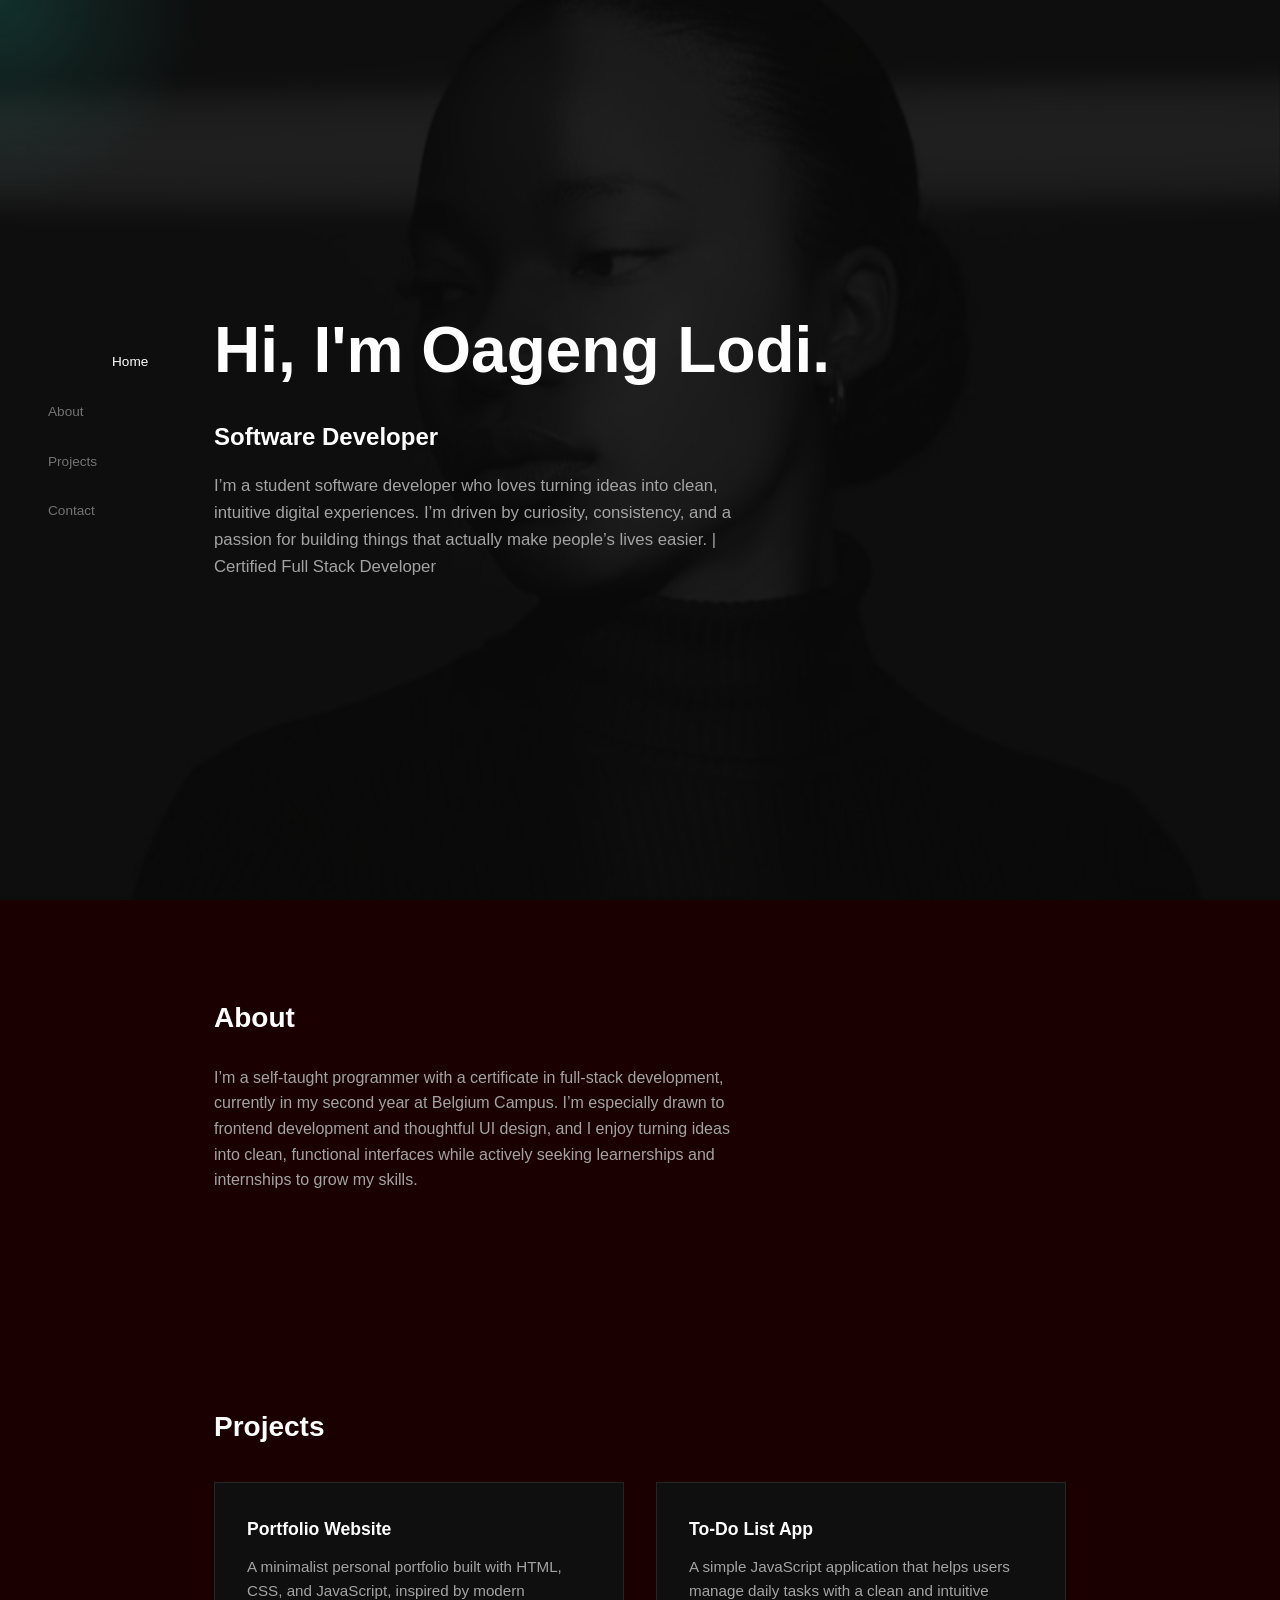
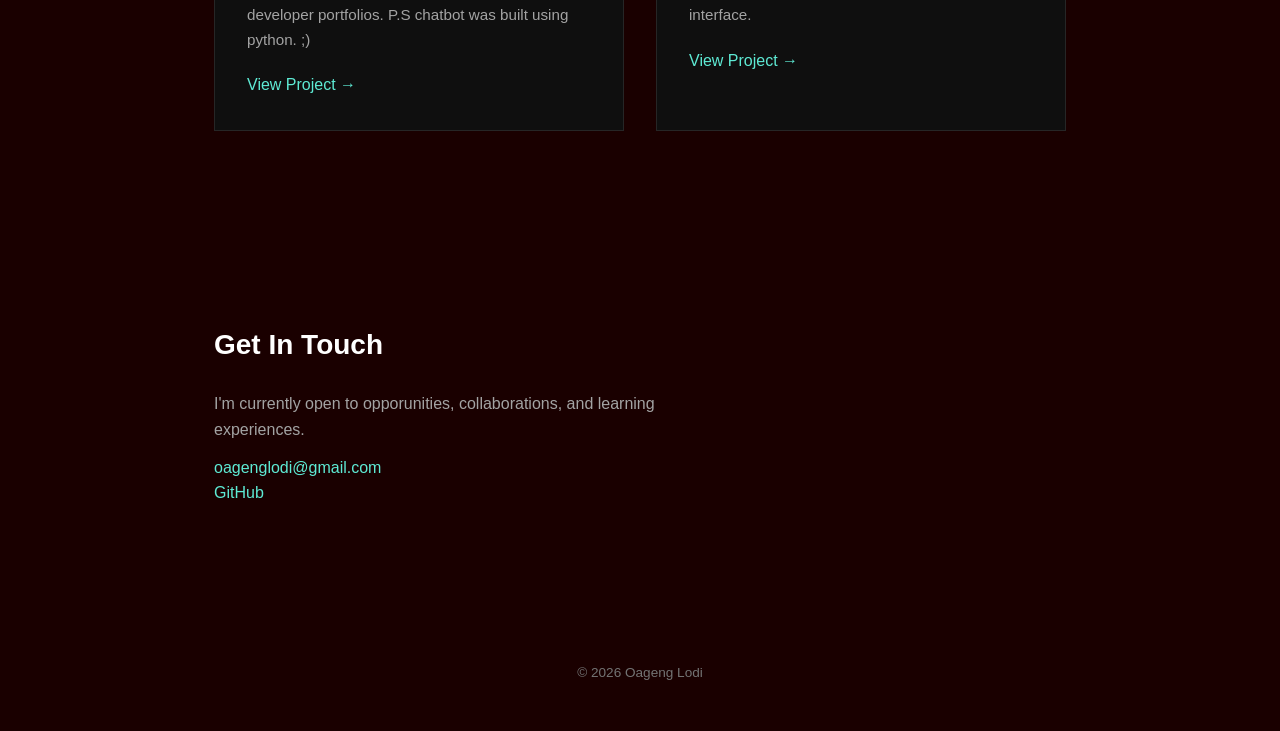
==== Oageng_Portfolio_/index.html @ 23880c88 "Initial commit" ====
<!DOCTYPE html>
<html lang="en" class="scroll-smooth">
<head>
    <meta charset="UTF-8" />
    <meta http-equiv="X-UA-Compatible" content="IE=edge">
    <meta name="viewport" content="width=device-width, initial-scale=1.0">
    <title>Oageng Lodi | Portfolio</title>

    <link rel="stylesheet" href="style.css" />
</head>


<body>
    
    <!--cursor glow-->
<div class="cursor-glow"></div>
    
    <!--Side Navigation-->
        <nav class="side-nav">
            <a href="#home" class="nav-link"><span></span>Home</a>
            <a href="#about" class="nav-link"><span></span>About</a>
            <a href="#projects" class="nav-link"><span></span>Projects</a>
            <a href="#contact" class="nav-link"><span></span>Contact</a>
        </nav>

<!--Main Content-->
<main>
        <!-- Header / Hero -->
         <section id="home" class="hero">
        <h1 class="glitch">Hi, I'm Oageng Lodi.</h1>
        <h3>Software Developer</h3>
        <p>
            
           I’m a student software developer who loves turning ideas into clean, intuitive digital experiences. I’m driven by curiosity, consistency, and a passion for building things that actually make people’s lives easier. | Certified Full Stack Developer
        </p>
         </section>

         <!--About-->
        <section id="about">
<h2>About</h2>
<p>
    I’m a self-taught programmer with a certificate in full-stack development,
  currently in my second year at Belgium Campus. I’m especially drawn to
  frontend development and thoughtful UI design, and I enjoy turning ideas
  into clean, functional interfaces while actively seeking learnerships
  and internships to grow my skills.
</p>
        </section>

        <!--Projects-->
        <section id="projects">
            <h2>Projects</h2>

            <div class="tiles">
               <article class="tile">
                <h3>Portfolio Website</h3>
                <p>
                    A minimalist personal portfolio built with HTML, CSS, and JavaScript,
                    inspired by modern developer portfolios. P.S chatbot was built using python. ;)
                </p>
                <a href="#" target="_blank">View Project →</a>
               </article>
               
               <article class="tile">
                <h3>To-Do List App</h3>
                <p>
                    A simple JavaScript application that helps users manage daily tasks with a clean and intuitive interface.
                </p>

                <a href="#" target="_blank">View Project →</a>
               </article>               
            </div>
        </section>

        <!--Contact-->
        <section id="contact">
        <h2>Get In Touch</h2>
        <p>
            I'm currently open to opporunities, collaborations, and learning experiences.
        </p>
        <a href="mailto:oagenglodi@gmail.com">oagenglodi@gmail.com</a>
        <p>
            <a href="#" target="_blank">GitHub</a>
        </p>
</section>

</main>

<!--Footer-->

<footer>
    © 2026 Oageng Lodi
</footer>

<script src="script.js"></script>
 </body>
</html>
---- Oageng_Portfolio_/style.css ----
* {
    margin: 0;
    padding: 0;
    box-sizing: border-box;
}

html {
    scroll-behavior: smooth;
}


body {
    
    --bg-pos-x: 50%;
    --bg-pos-y: 50%;

    background-color: #1a0000;
    background-size: cover;
    background-position: var(--bg-pos-x, 50%) var(--bg-pos-y, 50%);
    background-attachment:fixed;
    
    color: #e5e5e5;
    font-family: "Inter", "Segoe UI", sans-serif;
    line-height: 1.6;
}

body::before{
    content: "";
    position: fixed;
    inset: 0;
    background-image: url("img.jpeg");
    background-position: center;
    background-size: cover;
    background-repeat: no-repeat;
    z-index: 0;
    pointer-events: none;

    /* Spotlight mask */
    /*mask-image: radial-gradient(
        circle 180px at var(--mouse-x, 50%) var(--mouse-y, 50%),
        rgba(0,0,0,1) 0%,
        rgba(0,0,0,0.6) 40%,
        rgba(0,0,0,0) 70%
    );

    -webkit-mask-image: radial-gradient(
        circle 180px at var(--mouse-x, 50%) var(--mouse-y,50%),
        rgba(0,0,0,1) 0%,
        rgba(0,0,0,0.9) 30%,
        rgba(0,0,0,0.3) 55%,
        rgba(0,0,0,0) 75%
    );*/
}

body::after {
    content: "";
    position: fixed;
    inset: 0;
    background: rgba(10, 10, 10, 0.9);
    z-index: 0;
    pointer-events: none;
}

/*GLOBAL*/

main {
    max-width: 900px;
    margin: 0 auto;
    padding: 0 1.5rem;
}

section {
    padding: 6rem 0;
}

h1,
h2,
h3 {
    color: #ffffff;
    font-weight: 600;
}

h2 {
    font-size:  1.75rem;
    margin-bottom: 1.5rem;
}
 p {
    max-width: 60ch;
    color: #a3a3a3;
    margin-bottom: 1.25rem;
 }
 h3 {
    font-size:  1.5rem;
    margin-bottom: 1.05rem;
    
}


 /* LINKS*/

 a {
    color: #5eead4;
    text-decoration: none;
    transition: color 0.3s ease;
 }

 a:hover {
    color: #2dd4bf;
 }

 /*HERO*/

 .hero {
    min-height: 100vh;
    display: flex;
    flex-direction: column;
    justify-content: center;
 }

 .hero h1 {
    font-size: clamp(2.5rem, 6vw, 4rem);
    margin-bottom: 1rem;
 }

 .hero p{
    font-size: 1.05rem;
 }

 /* SIDE NAV */

 .side-nav {
    position: fixed;
    left: 3rem;
    top: 50%;
    transform: translateY(-50%);
    display: none;
 }

 .side-nav a {
    display: flex;
    align-items: center;
    margin-bottom: 1.75rem;
    font-size: 0.85rem;
    color: #737373;
    transition: color 0.3s ease;
}

.side-nav a:hover span {
    width: 2rem;
    height: 1px;
    background: #525252;
    margin-right: 1rem;
    transition: all 0.3 ease;
}

.side-nav a:hover {
    color: #ffffff;
}

.side-nav a:hover span {
    width: 4rem;
    background: #2dd4bf;
}
.nav-link.active {
    color: #ffffff;
}

.nav-link.active span {
    width: 4rem;
    background: #2dd4bf;
}

@media (min-width: 1024px) {
    .side-nav {
        display: block;
    }
}

/* PROJECTS */
.tiles {
    display:grid;
    grid-template-columns: repeat(auto-fit, minmax(260px, 1fr));
    gap: 2rem;
    margin-top: 2rem;
}

.tile {
    border: 1px solid #262626;
    padding: 2rem;
    background: #0f0f0f;
    transition: transform 0.3s ease, border 0.3s ease;
}

.tile h3 {
    margin-bottom: 0.75rem;
    font-size: 1.1rem;
}

.tile p {
    font-size: 0.95rem;
}

.tile:hover {
    transform: translateY(-6px);
    border-color: #2dd4bf;
}

/*CONTACT*/

#contact p {
    margin-bottom: 0.75rem;
}

/*FOOTER*/

footer {
    text-align: center;
    padding: 3rem 1rem;
    font-size: 0.85rem;
    color: #737373;
}

.cursor-glow {
    position: fixed;
    top: 0;
    left: 0;
    width: 420px;
    height: 420px;
    pointer-events: none;
    
    background: radial-gradient( 
        circle,
        rgba(45, 212, 191, 0.18) 0%,
        rgba(45, 212, 191, 0.08) 35%,
        transparent 70%
        );
        transform: translate(-50%, -50%);
        z-index: 1;
        transition: opacity 0.3s ease;
}

/* Future Oageng make sure content stays above glow */

body * {
    position: relative;
    z-index : 1;
}
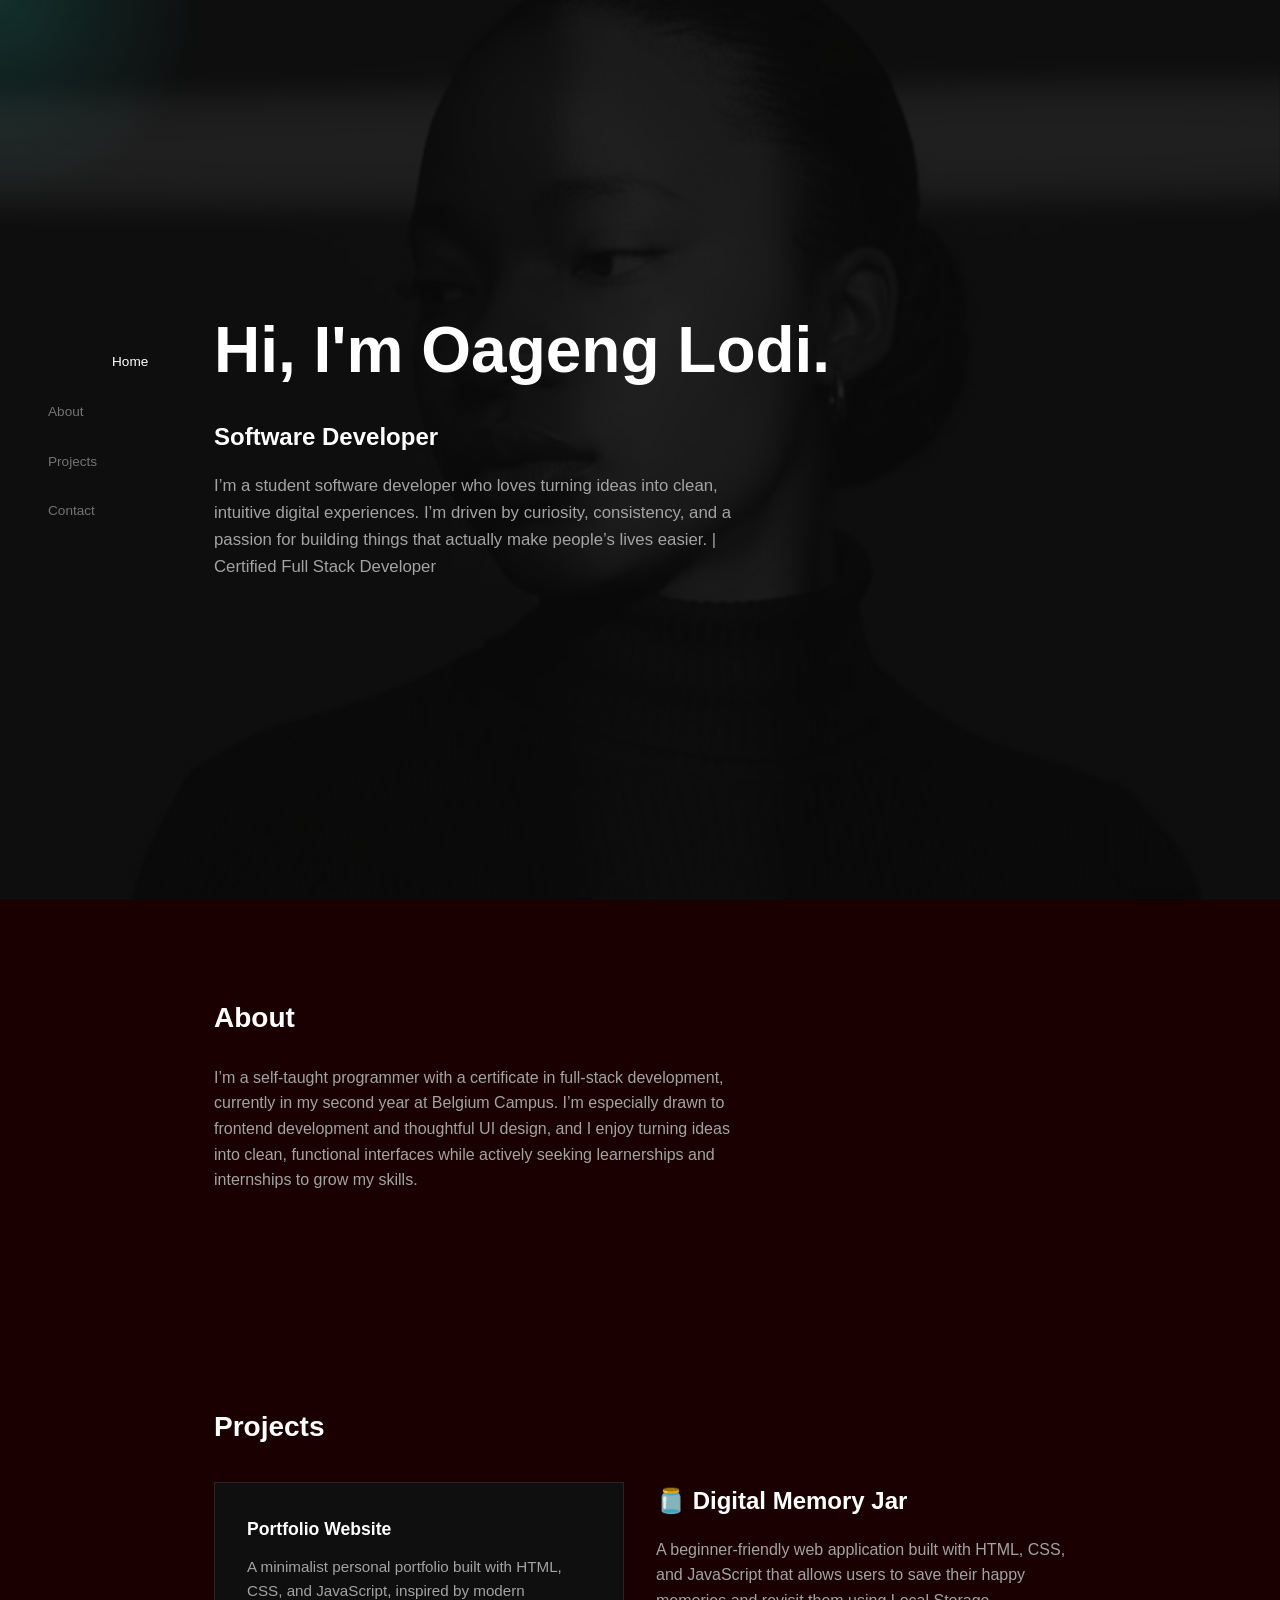
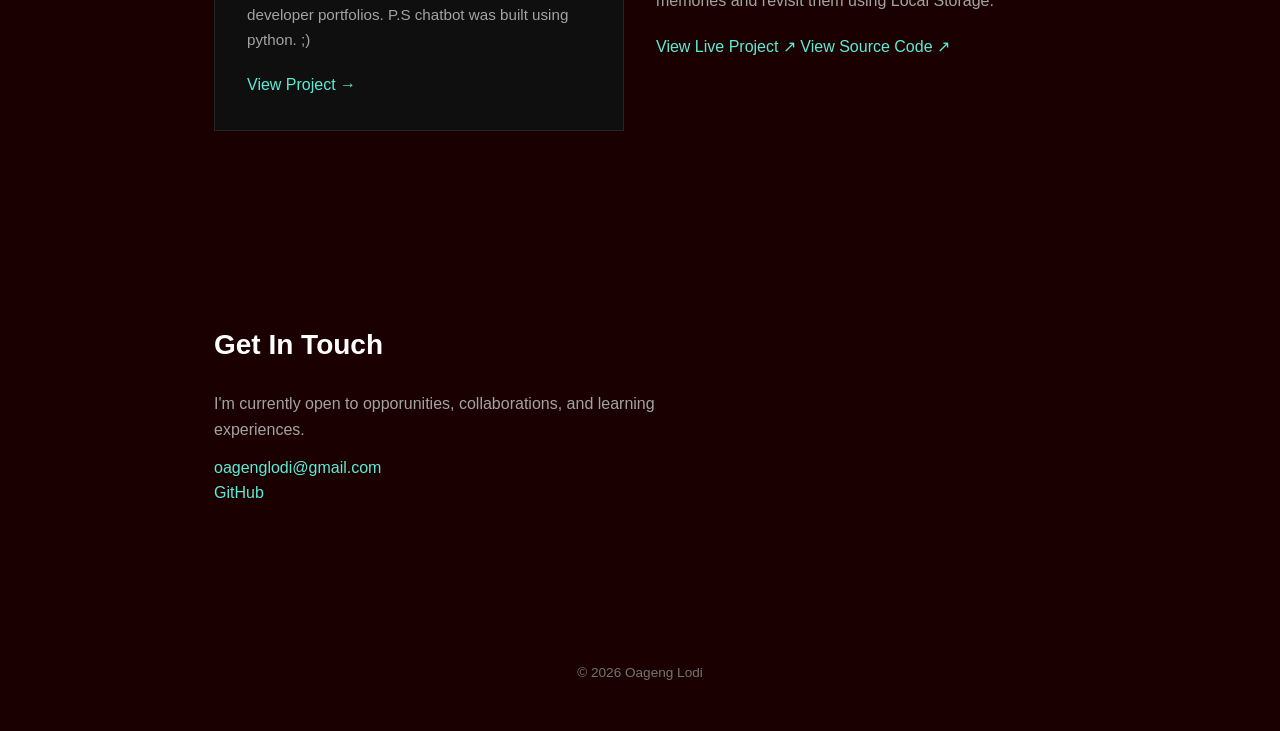
==== commit c9fb7023: "Revise project links and add Digital Memory Jar section Updated project links and added a new Digita" ====
--- a/Oageng_Portfolio_/index.html
+++ b/Oageng_Portfolio_/index.html
@@ -58,17 +58,36 @@
                     A minimalist personal portfolio built with HTML, CSS, and JavaScript,
                     inspired by modern developer portfolios. P.S chatbot was built using python. ;)
                 </p>
-                <a href="#" target="_blank">View Project →</a>
+                <a href="https://github.com/oagenglodi/Oageng_Portfolio_" target="_blank" rel="noopener noreffer">View Project →</a>
                </article>
-               
-               <article class="tile">
-                <h3>To-Do List App</h3>
-                <p>
-                    A simple JavaScript application that helps users manage daily tasks with a clean and intuitive interface.
-                </p>
 
-                <a href="#" target="_blank">View Project →</a>
-               </article>               
+                
+<article>
+    <h3>🫙 Digital Memory Jar</h3>
+
+    <p>
+        A beginner-friendly web application built with HTML,
+        CSS, and JavaScript that allows users to save their
+        happy memories and revisit them using Local Storage.
+    </p>
+
+    <a
+        href="https://oagenglodi.github.io/digital-memory-jar/"
+        target="_blank"
+        rel="noopener noreferrer"
+    >
+        View Live Project ↗
+    </a>
+
+    <a
+        href="https://github.com/oagenglodi/digital-memory-jar"
+        target="_blank"
+        rel="noopener noreferrer"
+    >
+        View Source Code ↗
+    </a>
+</article>
+
             </div>
         </section>
 
@@ -94,4 +113,4 @@
 
 <script src="script.js"></script>
  </body>
-</html>+</html>
